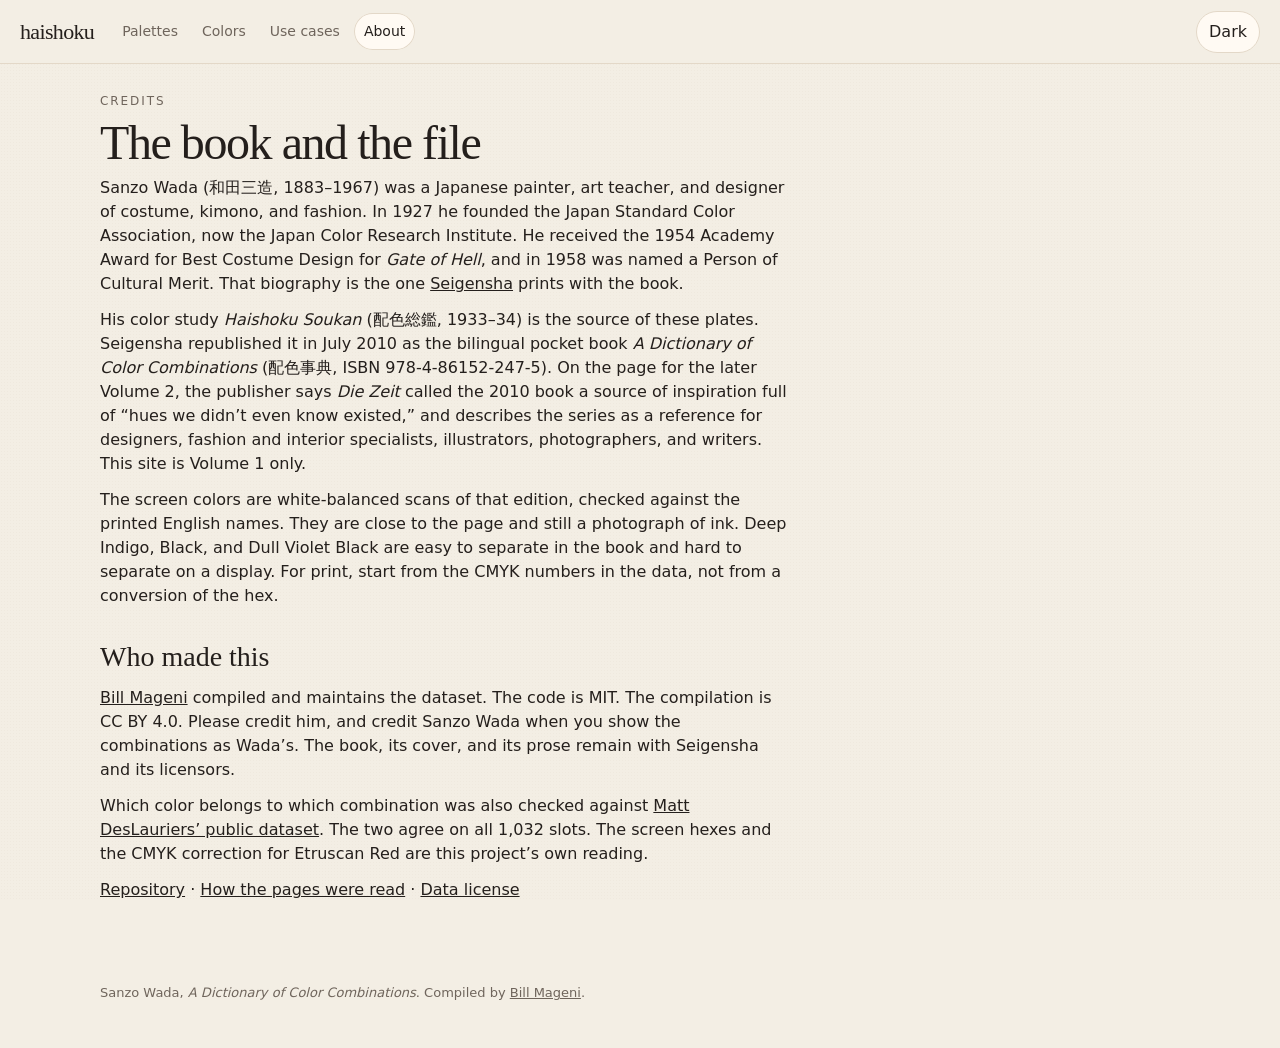
==== viewer/about.html @ d7c42171 "Add outfit, room, and palette studios to the viewer. Each page is a static HTML file with its own sc" ====
<!doctype html>
<html lang="en">
<head>
<meta charset="utf-8">
<meta name="viewport" content="width=device-width, initial-scale=1">
<title>About — Haishoku</title>
<meta name="description" content="Sanzo Wada, the Seigensha edition, and the people behind this compilation.">
<link rel="icon" href="data:image/svg+xml,%3Csvg xmlns='http://www.w3.org/2000/svg' viewBox='0 0 16 16'%3E%3Crect width='8' height='16' fill='%23E45B1E'/%3E%3Crect x='8' width='8' height='16' fill='%231C93B2'/%3E%3C/svg%3E">
<link rel="stylesheet" href="css/site.css">
<script>
(function () {
  try {
    var t = localStorage.getItem("haishoku-theme");
    if (t !== "light" && t !== "dark") t = matchMedia("(prefers-color-scheme: dark)").matches ? "dark" : "light";
    document.documentElement.dataset.theme = t;
  } catch (e) {}
})();
</script>
</head>
<body>
<a class="skip" href="#app">Skip to content</a>
<header class="topbar">
  <a class="mark" href="index.html">haishoku</a>
  <nav class="desk" aria-label="Primary">
    <a href="index.html">Palettes</a>
    <a href="colors.html">Colors</a>
    <a href="use-cases.html">Use cases</a>
    <a href="about.html" aria-current="page">About</a>
  </nav>
  <div class="tools">
    <button type="button" class="text-btn" id="theme">Dark</button>
    <button type="button" class="icon-btn" id="menu" aria-expanded="false" aria-controls="sheet" aria-label="Open menu"><span class="burger"></span></button>
  </div>
</header>
<div class="backdrop" id="backdrop" hidden></div>
<div class="sheet" id="sheet" role="dialog" aria-modal="true" aria-labelledby="sheet-title" hidden>
  <p id="sheet-title" class="sheet-label">Pages</p>
  <nav class="sheet-nav" aria-label="Pages">
    <a href="index.html">Palettes</a>
    <a href="colors.html">Colors</a>
    <a href="use-cases.html">Use cases</a>
    <a href="about.html" aria-current="page">About</a>
    <a href="outfit.html">Outfit studio</a>
    <a href="room.html">Room studio</a>
    <a href="facade.html">Facade</a>
    <a href="brand.html">Brand and poster</a>
  </nav>
</div>
<main id="app">
  <p class="kicker">Credits</p>
  <h1>The book and the file</h1>
  <div class="prose">
    <p>Sanzo Wada (和田三造, 1883–1967) was a Japanese painter, art teacher, and designer of costume, kimono, and fashion. In 1927 he founded the Japan Standard Color Association, now the Japan Color Research Institute. He received the 1954 Academy Award for Best Costume Design for <em>Gate of Hell</em>, and in 1958 was named a Person of Cultural Merit. That biography is the one <a href="https://en.seigensha.com/books/978-4-86152-247-5/">Seigensha</a> prints with the book.</p>
    <p>His color study <em>Haishoku Soukan</em> (配色総鑑, 1933–34) is the source of these plates. Seigensha republished it in July 2010 as the bilingual pocket book <em>A Dictionary of Color Combinations</em> (配色事典, ISBN 978-4-86152-247-5). On the page for the later Volume 2, the publisher says <em>Die Zeit</em> called the 2010 book a source of inspiration full of “hues we didn’t even know existed,” and describes the series as a reference for designers, fashion and interior specialists, illustrators, photographers, and writers. This site is Volume 1 only.</p>
    <p>The screen colors are white-balanced scans of that edition, checked against the printed English names. They are close to the page and still a photograph of ink. Deep Indigo, Black, and Dull Violet Black are easy to separate in the book and hard to separate on a display. For print, start from the CMYK numbers in the data, not from a conversion of the hex.</p>
    <h2>Who made this</h2>
    <p><a href="https://github.com/Bjoseph23">Bill Mageni</a> compiled and maintains the dataset. The code is MIT. The compilation is CC BY 4.0. Please credit him, and credit Sanzo Wada when you show the combinations as Wada’s. The book, its cover, and its prose remain with Seigensha and its licensors.</p>
    <p>Which color belongs to which combination was also checked against <a href="https://github.com/mattdesl/dictionary-of-colour-combinations">Matt DesLauriers’ public dataset</a>. The two agree on all 1,032 slots. The screen hexes and the CMYK correction for Etruscan Red are this project’s own reading.</p>
    <p><a href="https://github.com/Bjoseph23/haishoku">Repository</a> · <a href="https://github.com/Bjoseph23/haishoku/blob/main/docs/METHODOLOGY.md">How the pages were read</a> · <a href="https://github.com/Bjoseph23/haishoku/blob/main/LICENSE-DATA">Data license</a></p>
  </div>
</main>
<footer class="site-foot"><p>Sanzo Wada, <em>A Dictionary of Color Combinations</em>. Compiled by <a href="https://github.com/Bjoseph23">Bill Mageni</a>.</p></footer>
<div id="toast" role="status"></div>
<script type="module">
import { enhanceChrome } from "./js/chrome.js";
enhanceChrome();
</script>
</body>
</html>
---- viewer/css/site.css ----
:root {
  --paper: #f3eee4;
  --paper-2: #faf6ef;
  --ink: #241f1c;
  --muted: #6f655c;
  --line: #e3d8c8;
  --card: #fffaf3;
  --chip: #fff;
  --shadow: 0 12px 32px rgba(70, 48, 24, 0.06);
  --serif: "Iowan Old Style", "Palatino Linotype", Palatino, "Book Antiqua", Georgia, serif;
  --sans: system-ui, "Segoe UI", Roboto, "Helvetica Neue", Arial, sans-serif;
  --mono: ui-monospace, "SFMono-Regular", "Segoe UI Mono", Menlo, Consolas, monospace;
  --focus: #8c3d32;
  --header: 64px;
  color-scheme: light;
}
html[data-theme="dark"] {
  --paper: #1b1815;
  --paper-2: #241f1b;
  --ink: #f4eee6;
  --muted: #b7aa9c;
  --line: #3c342c;
  --card: #26211c;
  --chip: #2c261f;
  --shadow: 0 12px 32px rgba(0, 0, 0, 0.35);
  --focus: #e7a090;
  color-scheme: dark;
}
* { box-sizing: border-box; }
html { scroll-behavior: smooth; }
body {
  margin: 0;
  min-height: 100vh;
  background: var(--paper);
  color: var(--ink);
  font: 16px/1.5 var(--sans);
  text-rendering: optimizeLegibility;
}
body::before {
  content: "";
  position: fixed;
  inset: 0;
  pointer-events: none;
  opacity: 0.35;
  background-image: radial-gradient(rgba(70, 48, 24, 0.07) 0.6px, transparent 0.6px);
  background-size: 3px 3px;
  z-index: 0;
}
html[data-theme="dark"] body::before { opacity: 0.18; }
body > * { position: relative; z-index: 1; }
a { color: inherit; }
:focus { outline: none; }
:focus-visible {
  outline: 2px solid var(--focus);
  outline-offset: 3px;
}
.skip {
  position: absolute;
  left: 12px;
  top: -40px;
  background: var(--ink);
  color: var(--paper);
  padding: 8px 12px;
  z-index: 5;
}
.skip:focus { top: 12px; }

.topbar {
  position: sticky;
  top: 0;
  z-index: 4;
  display: flex;
  align-items: center;
  gap: 18px;
  min-height: var(--header);
  padding: 0 20px;
  background: color-mix(in srgb, var(--paper) 88%, transparent);
  backdrop-filter: blur(10px);
  border-bottom: 1px solid var(--line);
}
.mark {
  font-family: var(--serif);
  font-size: 22px;
  letter-spacing: -0.03em;
  text-decoration: none;
}
.desk {
  display: flex;
  gap: 4px;
  align-items: center;
}
.desk a, .sheet a {
  text-decoration: none;
  padding: 8px 10px;
  border-radius: 999px;
  color: var(--muted);
  font-size: 14px;
}
.desk a[aria-current="page"], .sheet a[aria-current="page"] {
  color: var(--ink);
  background: var(--card);
  box-shadow: inset 0 0 0 1px var(--line);
}
.tools { margin-left: auto; display: flex; gap: 8px; align-items: center; }
.icon-btn, .text-btn, .seg button, .preset, .dot, .plate-copy, .name-btn, .surface-btn, .pick-row {
  font: inherit;
  color: inherit;
  background: var(--card);
  border: 1px solid var(--line);
  border-radius: 999px;
  cursor: pointer;
}
.icon-btn, .text-btn { padding: 8px 12px; min-height: 40px; }
.burger {
  display: none;
  width: 16px;
  height: 2px;
  background: currentColor;
  box-shadow: 0 -5px 0 currentColor, 0 5px 0 currentColor;
}
.backdrop {
  position: fixed;
  inset: 0;
  background: rgba(28, 20, 12, 0.45);
  z-index: 5;
}
.sheet {
  position: fixed;
  left: 0;
  right: 0;
  bottom: 0;
  z-index: 6;
  background: var(--card);
  border-radius: 18px 18px 0 0;
  padding: 18px 18px 28px;
  max-height: min(80vh, 560px);
  overflow: auto;
  box-shadow: var(--shadow);
}
.sheet-nav { display: grid; gap: 4px; }
.sheet-label {
  margin: 14px 10px 4px;
  font-size: 12px;
  letter-spacing: 0.14em;
  text-transform: uppercase;
  color: var(--muted);
}
@media (max-width: 860px) {
  .desk { display: none; }
  .burger { display: block; }
  #menu { width: 44px; padding: 0; display: grid; place-items: center; }
}
@media (min-width: 861px) {
  #menu, #sheet, #backdrop { display: none !important; }
}

main { max-width: 1120px; margin: 0 auto; padding: 28px 20px 48px; }
.lede { max-width: 62ch; }
h1 {
  font-family: var(--serif);
  font-weight: 500;
  font-size: clamp(32px, 5vw, 48px);
  letter-spacing: -0.03em;
  line-height: 1.05;
  margin: 0 0 8px;
}
h2 {
  font-family: var(--serif);
  font-weight: 500;
  font-size: 28px;
  margin: 28px 0 8px;
}
.muted { color: var(--muted); }
.kicker {
  letter-spacing: 0.16em;
  text-transform: uppercase;
  font-size: 12px;
  color: var(--muted);
  margin: 0 0 8px;
}
.site-foot {
  max-width: 1120px;
  margin: 0 auto;
  padding: 8px 20px 32px;
  color: var(--muted);
  font-size: 13px;
}

.toolbar, .seg, .presets, .filters {
  display: flex;
  flex-wrap: wrap;
  gap: 8px;
  align-items: center;
}
.seg button[aria-pressed="true"], .filters button[aria-pressed="true"], .preset[aria-pressed="true"] {
  background: var(--ink);
  color: var(--paper);
  border-color: var(--ink);
}
input[type="search"], select {
  font: inherit;
  color: inherit;
  background: var(--card);
  border: 1px solid var(--line);
  border-radius: 999px;
  padding: 8px 14px;
  min-height: 40px;
}
.presets { overflow-x: auto; padding-bottom: 4px; }
.preset { white-space: nowrap; padding: 8px 12px; min-height: 40px; }

.plates, .colors, .cards {
  display: grid;
  gap: 16px;
}
.plates { grid-template-columns: repeat(auto-fill, minmax(250px, 1fr)); }
.colors { grid-template-columns: repeat(auto-fill, minmax(168px, 1fr)); }
.cards { grid-template-columns: repeat(auto-fill, minmax(240px, 1fr)); margin-top: 18px; }
.plate, .color-card, .hub-card, .stage, .panel {
  background: var(--card);
  border: 1px solid var(--line);
  box-shadow: var(--shadow);
}
.plate, .color-card { content-visibility: auto; contain-intrinsic-size: auto 210px; }
.plate { display: flex; flex-direction: column; min-height: 100%; }
.swatches { display: flex; min-height: 128px; }
.chip {
  flex: 1;
  min-width: 0;
  display: flex;
  flex-direction: column;
  position: relative;
}
.chip-fill { flex: 1; min-height: 96px; }
.chip-meta {
  display: flex;
  align-items: center;
  justify-content: space-between;
  gap: 4px;
  padding: 4px 4px 4px 6px;
  min-height: 36px;
}
.chip-hex {
  font-family: var(--mono);
  font-size: 10px;
  letter-spacing: -0.03em;
}
.dot {
  width: 28px;
  height: 28px;
  min-width: 28px;
  border-radius: 50%;
  padding: 0;
  display: grid;
  place-items: center;
  background: transparent;
}
.plate-copy, .name-btn {
  width: 100%;
  text-align: left;
  border: 0;
  border-radius: 0;
  background: transparent;
  padding: 10px 12px 12px;
  cursor: pointer;
}
.plate-copy b { font-family: var(--serif); font-weight: 500; }
.color-card .swatch-block { height: 96px; position: relative; }
.color-card .chip-meta { position: absolute; left: 0; right: 0; bottom: 0; }
.color-card p { margin: 0; padding: 0 12px 12px; color: var(--muted); font-size: 13px; }
.color-card.sel { outline: 2px solid var(--ink); outline-offset: 2px; }

.hub-card { padding: 16px 16px 18px; display: flex; flex-direction: column; gap: 8px; }
.hub-card h2 { margin: 0; font-size: 26px; }
.hub-card p { margin: 0; color: var(--muted); }
.hub-card a.more { margin-top: auto; font-size: 14px; }

.studio {
  display: grid;
  grid-template-columns: minmax(0, 1.15fr) minmax(260px, 0.85fr);
  gap: 22px;
  align-items: start;
}
@media (max-width: 860px) {
  .studio { grid-template-columns: 1fr; }
}
.stage { padding: 12px; }
.stage svg, .mock { width: 100%; height: auto; display: block; }
.panel { padding: 14px; display: grid; gap: 12px; }
.panel h2 { margin: 0; font-size: 22px; }
.hint { margin: 0; color: var(--muted); font-size: 14px; }
.swatch-list, .surface-list { display: grid; gap: 6px; }
.surface-btn, .pick-row {
  display: flex;
  align-items: center;
  gap: 8px;
  width: 100%;
  text-align: left;
  border-radius: 10px;
  padding: 6px 8px;
  min-height: 40px;
}
.swatch-pip { width: 22px; height: 22px; border-radius: 4px; border: 1px solid var(--line); flex: none; }
.pick-results {
  max-height: 220px;
  overflow: auto;
  display: grid;
  gap: 4px;
}
.pick-row .mini { display: flex; height: 18px; flex: 1; }
.pick-row .mini i { flex: 1; display: block; }
.field { display: grid; gap: 4px; font-size: 13px; color: var(--muted); }
.field select { width: 100%; }

.scene-tabs { display: flex; gap: 6px; overflow-x: auto; padding-bottom: 4px; }

.mock-site {
  border: 1px solid var(--line);
  overflow: hidden;
  min-height: 280px;
  display: grid;
  grid-template-rows: auto 1fr auto;
}
.mock-bar, .mock-hero, .mock-foot { padding: 14px 16px; }
.mock-bar { display: flex; justify-content: space-between; align-items: center; font-family: var(--serif); }
.mock-hero h3 { font-family: var(--serif); font-weight: 500; font-size: 32px; margin: 8px 0; }
.mock-hero button { border: 0; border-radius: 999px; padding: 8px 14px; font: inherit; cursor: pointer; }
.poster {
  display: grid;
  grid-template-columns: 1.2fr 0.8fr;
  min-height: 320px;
  border: 1px solid var(--line);
}
.poster-copy { padding: 20px; display: flex; flex-direction: column; justify-content: space-between; }
.poster-bars { display: grid; }
.poster-bars span { display: block; }
.cols-2 { display: grid; grid-template-columns: 1fr 1fr; gap: 12px; }
@media (max-width: 700px) { .cols-2, .poster { grid-template-columns: 1fr; } }

#toast {
  position: fixed;
  left: 50%;
  bottom: 18px;
  transform: translateX(-50%) translateY(8px);
  background: var(--ink);
  color: var(--paper);
  padding: 8px 14px;
  border-radius: 999px;
  font-size: 14px;
  opacity: 0;
  pointer-events: none;
  z-index: 7;
  transition: opacity 0.18s ease, transform 0.18s ease;
}
#toast.show { opacity: 1; transform: translateX(-50%) translateY(0); }
@media (prefers-reduced-motion: reduce) {
  html { scroll-behavior: auto; }
  #toast { transition: none; }
  .topbar { backdrop-filter: none; }
}
svg [data-part], svg [data-surface] { cursor: pointer; }
svg [data-part]:focus, svg [data-surface]:focus { outline: none; }
.prose { max-width: 68ch; }
.prose p { margin: 0 0 12px; }
.sources { font-size: 14px; color: var(--muted); }
.sources a { text-underline-offset: 2px; }
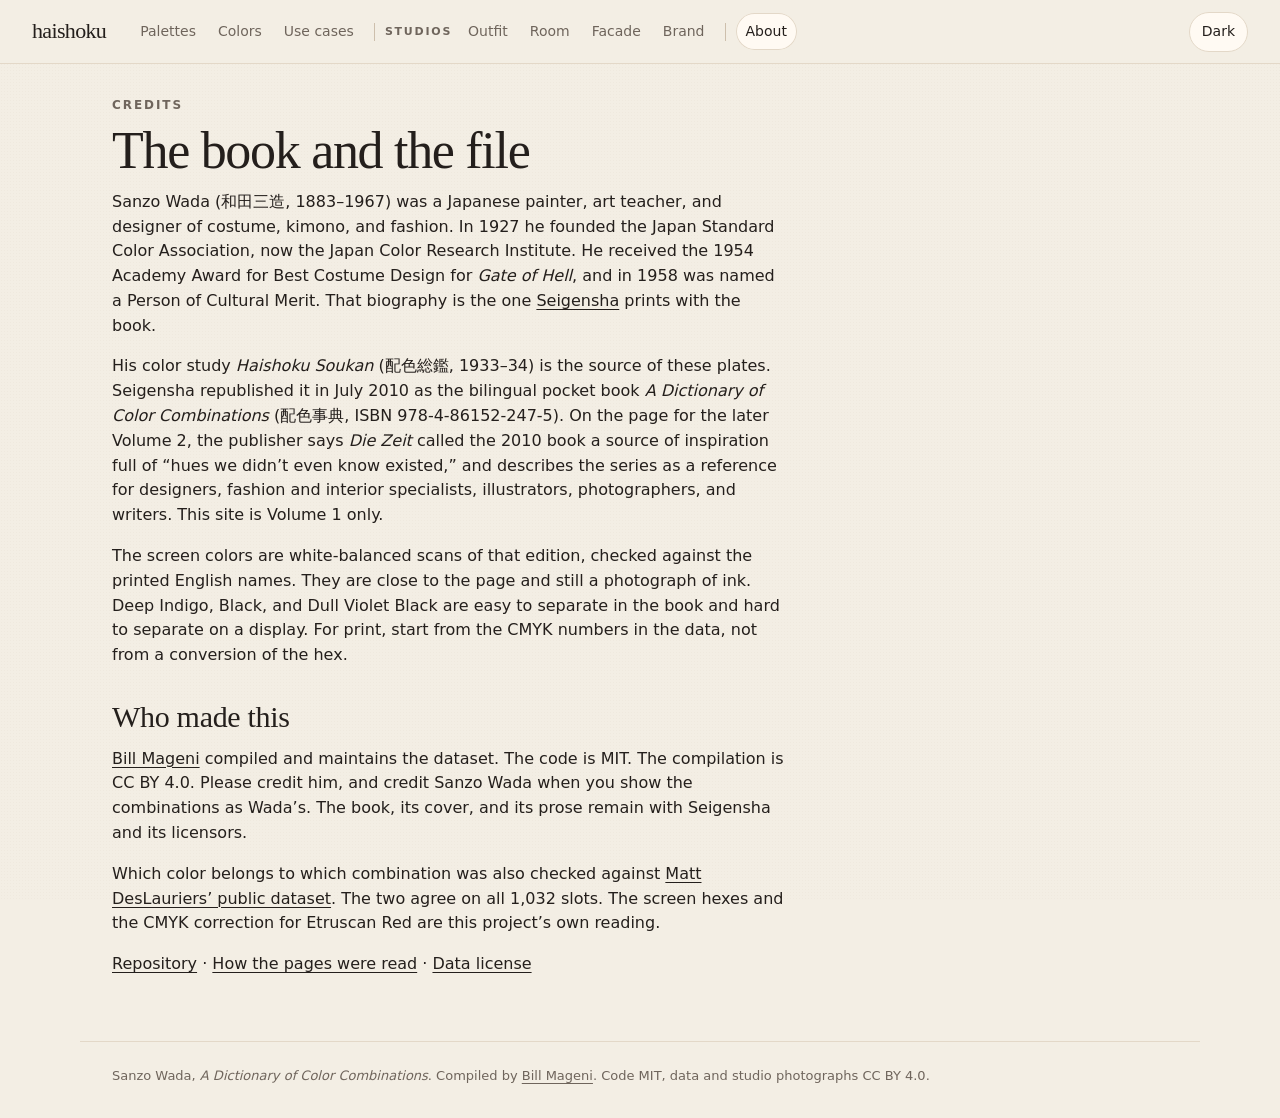
==== commit bc93897a: "feat(viewer): design tokens and shared chrome with studios in the desktop nav Co-Authored-By: Claude" ====
--- a/viewer/about.html
+++ b/viewer/about.html
@@ -25,6 +25,13 @@
     <a href="index.html">Palettes</a>
     <a href="colors.html">Colors</a>
     <a href="use-cases.html">Use cases</a>
+    <span class="desk-sep" aria-hidden="true"></span>
+    <span class="desk-label" aria-hidden="true">Studios</span>
+    <a href="outfit.html">Outfit<span class="sr"> studio</span></a>
+    <a href="room.html">Room<span class="sr"> studio</span></a>
+    <a href="facade.html">Facade<span class="sr"> studio</span></a>
+    <a href="brand.html">Brand<span class="sr"> studio</span></a>
+    <span class="desk-sep" aria-hidden="true"></span>
     <a href="about.html" aria-current="page">About</a>
   </nav>
   <div class="tools">
@@ -33,13 +40,20 @@
   </div>
 </header>
 <div class="backdrop" id="backdrop" hidden></div>
-<div class="sheet" id="sheet" role="dialog" aria-modal="true" aria-labelledby="sheet-title" hidden>
-  <p id="sheet-title" class="sheet-label">Pages</p>
-  <nav class="sheet-nav" aria-label="Pages">
+<div class="sheet" id="sheet" role="dialog" aria-modal="true" aria-label="Site menu" hidden>
+  <div class="sheet-grip">
+    <span class="mark">haishoku</span>
+    <button type="button" class="text-btn" id="sheet-close">Close</button>
+  </div>
+  <p class="sheet-label" id="sheet-browse">Browse</p>
+  <nav class="sheet-nav" aria-labelledby="sheet-browse">
     <a href="index.html">Palettes</a>
     <a href="colors.html">Colors</a>
     <a href="use-cases.html">Use cases</a>
     <a href="about.html" aria-current="page">About</a>
+  </nav>
+  <p class="sheet-label" id="sheet-studios">Studios</p>
+  <nav class="sheet-nav sheet-studios" aria-labelledby="sheet-studios">
     <a href="outfit.html">Outfit studio</a>
     <a href="room.html">Room studio</a>
     <a href="facade.html">Facade</a>
@@ -59,8 +73,8 @@
     <p><a href="https://github.com/Bjoseph23/haishoku">Repository</a> · <a href="https://github.com/Bjoseph23/haishoku/blob/main/docs/METHODOLOGY.md">How the pages were read</a> · <a href="https://github.com/Bjoseph23/haishoku/blob/main/LICENSE-DATA">Data license</a></p>
   </div>
 </main>
-<footer class="site-foot"><p>Sanzo Wada, <em>A Dictionary of Color Combinations</em>. Compiled by <a href="https://github.com/Bjoseph23">Bill Mageni</a>.</p></footer>
-<div id="toast" role="status"></div>
+<footer class="site-foot"><p>Sanzo Wada, <em>A Dictionary of Color Combinations</em>. Compiled by <a href="https://github.com/Bjoseph23">Bill Mageni</a>. Code MIT, data and studio photographs CC BY 4.0.</p></footer>
+<div id="toast" role="status" aria-live="polite"></div>
 <script type="module">
 import { enhanceChrome } from "./js/chrome.js";
 enhanceChrome();
--- a/viewer/css/site.css
+++ b/viewer/css/site.css
@@ -1,17 +1,62 @@
+/* Haishoku viewer — one sheet for every page.
+   Tokens first. Components use tokens, not raw sizes.
+
+   Type scale   --fs-xs 12 · --fs-sm 14 · --fs-base 16 · --fs-lg 18 · --fs-h3 22 · --fs-h2 24–30 · --fs-h1 34–52 · --fs-mono 12
+   Space scale  --s1 4 · --s2 8 · --s3 12 · --s4 16 · --s5 24 · --s6 32 · --s7 48 · --s8 64
+   Radius       --r-sm 4 · --r 8 · --r-lg 14 · --r-pill
+   Motion       --dur-1 140ms · --dur-2 240ms · --dur-3 420ms, --ease. All of it stops under prefers-reduced-motion. */
 :root {
   --paper: #f3eee4;
   --paper-2: #faf6ef;
   --ink: #241f1c;
   --muted: #6f655c;
   --line: #e3d8c8;
+  --line-strong: #cdbfac;
   --card: #fffaf3;
   --chip: #fff;
+  --stage: #ebe6dd;
+  --photo-ground: #ece9e1; /* the studio backdrop in the outfit photographs */
   --shadow: 0 12px 32px rgba(70, 48, 24, 0.06);
   --serif: "Iowan Old Style", "Palatino Linotype", Palatino, "Book Antiqua", Georgia, serif;
   --sans: system-ui, "Segoe UI", Roboto, "Helvetica Neue", Arial, sans-serif;
   --mono: ui-monospace, "SFMono-Regular", "Segoe UI Mono", Menlo, Consolas, monospace;
   --focus: #8c3d32;
   --header: 64px;
+
+  --fs-xs: 12px;
+  --fs-sm: 14px;
+  --fs-base: 16px;
+  --fs-lg: 18px;
+  --fs-h3: 22px;
+  --fs-h2: clamp(24px, 3vw, 30px);
+  --fs-h1: clamp(34px, 5vw, 52px);
+  --fs-mono: 12px;
+  --lh: 1.55;
+  --lh-tight: 1.06;
+  --track-kicker: 0.16em;
+
+  --s1: 4px;
+  --s2: 8px;
+  --s3: 12px;
+  --s4: 16px;
+  --s5: 24px;
+  --s6: 32px;
+  --s7: 48px;
+  --s8: 64px;
+
+  --r-sm: 4px;
+  --r: 8px;
+  --r-lg: 14px;
+  --r-pill: 999px;
+
+  --ease: cubic-bezier(0.2, 0.7, 0.2, 1);
+  --dur-1: 140ms;
+  --dur-2: 240ms;
+  --dur-3: 420ms;
+
+  --page: 1120px;
+  --page-wide: 1240px;
+  --gutter: clamp(16px, 4vw, 32px);
   color-scheme: light;
 }
 html[data-theme="dark"] {
@@ -20,12 +65,16 @@
   --ink: #f4eee6;
   --muted: #b7aa9c;
   --line: #3c342c;
+  --line-strong: #574c40;
   --card: #26211c;
   --chip: #2c261f;
+  --stage: #2a251f;
   --shadow: 0 12px 32px rgba(0, 0, 0, 0.35);
   --focus: #e7a090;
   color-scheme: dark;
 }
+
+/* Base */
 * { box-sizing: border-box; }
 html { scroll-behavior: smooth; }
 body {
@@ -33,8 +82,9 @@
   min-height: 100vh;
   background: var(--paper);
   color: var(--ink);
-  font: 16px/1.5 var(--sans);
+  font: var(--fs-base)/var(--lh) var(--sans);
   text-rendering: optimizeLegibility;
+  -webkit-font-smoothing: antialiased;
 }
 body::before {
   content: "";
@@ -48,32 +98,91 @@
 }
 html[data-theme="dark"] body::before { opacity: 0.18; }
 body > * { position: relative; z-index: 1; }
-a { color: inherit; }
-:focus { outline: none; }
+a { color: inherit; text-underline-offset: 3px; text-decoration-thickness: 1px; }
+a:hover { text-decoration-thickness: 2px; }
+img { max-width: 100%; }
+:focus:not(:focus-visible) { outline: none; }
 :focus-visible {
   outline: 2px solid var(--focus);
   outline-offset: 3px;
 }
+.sr {
+  position: absolute;
+  width: 1px;
+  height: 1px;
+  overflow: hidden;
+  clip: rect(0 0 0 0);
+  white-space: nowrap;
+}
 .skip {
   position: absolute;
-  left: 12px;
-  top: -40px;
+  left: var(--s3);
+  top: -48px;
   background: var(--ink);
   color: var(--paper);
-  padding: 8px 12px;
-  z-index: 5;
-}
-.skip:focus { top: 12px; }
-
+  padding: var(--s2) var(--s3);
+  z-index: 8;
+}
+.skip:focus { top: var(--s3); }
+
+/* Type */
+h1 {
+  font-family: var(--serif);
+  font-weight: 500;
+  font-size: var(--fs-h1);
+  letter-spacing: -0.025em;
+  line-height: var(--lh-tight);
+  margin: 0 0 var(--s3);
+  text-wrap: balance;
+}
+h2 {
+  font-family: var(--serif);
+  font-weight: 500;
+  font-size: var(--fs-h2);
+  letter-spacing: -0.01em;
+  line-height: 1.15;
+  margin: var(--s7) 0 var(--s3);
+}
+h3 {
+  font-family: var(--serif);
+  font-weight: 500;
+  font-size: var(--fs-h3);
+  line-height: 1.2;
+  margin: 0;
+}
+.muted { color: var(--muted); }
+.kicker {
+  font-family: var(--sans);
+  letter-spacing: var(--track-kicker);
+  text-transform: uppercase;
+  font-size: var(--fs-xs);
+  font-weight: 600;
+  color: var(--muted);
+  margin: 0 0 var(--s2);
+}
+.lede {
+  max-width: 60ch;
+  font-size: var(--fs-lg);
+  line-height: 1.5;
+  color: var(--muted);
+  margin: 0;
+  text-wrap: pretty;
+}
+.hint { margin: 0; color: var(--muted); font-size: var(--fs-sm); }
+.prose { max-width: 66ch; }
+.prose p { margin: 0 0 var(--s4); }
+.prose h2 { margin-top: var(--s6); }
+
+/* Chrome: top bar */
 .topbar {
   position: sticky;
   top: 0;
   z-index: 4;
   display: flex;
   align-items: center;
-  gap: 18px;
+  gap: var(--s5);
   min-height: var(--header);
-  padding: 0 20px;
+  padding: 0 var(--gutter);
   background: color-mix(in srgb, var(--paper) 88%, transparent);
   backdrop-filter: blur(10px);
   border-bottom: 1px solid var(--line);
@@ -83,34 +192,85 @@
   font-size: 22px;
   letter-spacing: -0.03em;
   text-decoration: none;
+  flex: none;
 }
 .desk {
   display: flex;
-  gap: 4px;
+  gap: 2px;
   align-items: center;
-}
-.desk a, .sheet a {
+  min-width: 0;
+}
+.desk a, .sheet-nav a {
   text-decoration: none;
-  padding: 8px 10px;
-  border-radius: 999px;
-  color: var(--muted);
-  font-size: 14px;
-}
-.desk a[aria-current="page"], .sheet a[aria-current="page"] {
+  padding: var(--s2) 10px;
+  border-radius: var(--r-pill);
+  color: var(--muted);
+  font-size: var(--fs-sm);
+  white-space: nowrap;
+  transition: color var(--dur-1) var(--ease), background-color var(--dur-1) var(--ease);
+}
+.desk a:hover, .sheet-nav a:hover { color: var(--ink); }
+.desk a[aria-current="page"], .sheet-nav a[aria-current="page"] {
   color: var(--ink);
   background: var(--card);
   box-shadow: inset 0 0 0 1px var(--line);
 }
-.tools { margin-left: auto; display: flex; gap: 8px; align-items: center; }
-.icon-btn, .text-btn, .seg button, .preset, .dot, .plate-copy, .name-btn, .surface-btn, .pick-row {
+.desk-sep {
+  width: 1px;
+  height: 18px;
+  background: var(--line-strong);
+  margin: 0 var(--s2);
+}
+.desk-label {
+  font-size: 11px;
+  letter-spacing: var(--track-kicker);
+  text-transform: uppercase;
+  font-weight: 600;
+  color: var(--muted);
+  margin-right: var(--s1);
+}
+.tools { margin-left: auto; display: flex; gap: var(--s2); align-items: center; }
+
+/* Buttons */
+.icon-btn, .text-btn, .seg button, .preset, .dot, .plate-copy, .name-btn, .surface-btn, .pick-row, .filters button, .link-btn, .btn {
   font: inherit;
   color: inherit;
   background: var(--card);
   border: 1px solid var(--line);
-  border-radius: 999px;
+  border-radius: var(--r-pill);
   cursor: pointer;
-}
-.icon-btn, .text-btn { padding: 8px 12px; min-height: 40px; }
+  transition: background-color var(--dur-1) var(--ease), border-color var(--dur-1) var(--ease), color var(--dur-1) var(--ease), transform var(--dur-1) var(--ease);
+}
+.icon-btn, .text-btn { padding: var(--s2) var(--s3); min-height: 40px; font-size: var(--fs-sm); }
+.icon-btn:hover, .text-btn:hover, .filters button:hover, .preset:hover, .seg button:hover { border-color: var(--line-strong); }
+.link-btn {
+  border: 0;
+  background: transparent;
+  padding: var(--s2) 0;
+  min-height: 32px;
+  font-size: var(--fs-sm);
+  color: var(--ink);
+  text-decoration: underline;
+  text-decoration-color: var(--line-strong);
+  text-underline-offset: 4px;
+  border-radius: var(--r-sm);
+}
+.link-btn:hover { text-decoration-color: currentColor; }
+.btn {
+  display: inline-flex;
+  align-items: center;
+  gap: var(--s2);
+  padding: 10px var(--s4);
+  min-height: 44px;
+  background: var(--ink);
+  color: var(--paper);
+  border-color: var(--ink);
+  text-decoration: none;
+  font-size: var(--fs-sm);
+  font-weight: 500;
+}
+.btn .arrow { transition: transform var(--dur-2) var(--ease); }
+.btn:hover .arrow, a:hover > .arrow { transform: translateX(3px); }
 .burger {
   display: none;
   width: 16px;
@@ -118,6 +278,8 @@
   background: currentColor;
   box-shadow: 0 -5px 0 currentColor, 0 5px 0 currentColor;
 }
+
+/* Mobile sheet */
 .backdrop {
   position: fixed;
   inset: 0;
@@ -131,67 +293,68 @@
   bottom: 0;
   z-index: 6;
   background: var(--card);
-  border-radius: 18px 18px 0 0;
-  padding: 18px 18px 28px;
-  max-height: min(80vh, 560px);
+  border-radius: var(--r-lg) var(--r-lg) 0 0;
+  padding: var(--s3) var(--s4) var(--s6);
+  max-height: min(85vh, 620px);
   overflow: auto;
   box-shadow: var(--shadow);
 }
-.sheet-nav { display: grid; gap: 4px; }
+.sheet-grip {
+  display: flex;
+  justify-content: space-between;
+  align-items: center;
+  padding: 0 var(--s1) var(--s1) 10px;
+}
+.sheet-grip .mark { font-size: 20px; }
+.sheet-nav { display: grid; gap: 2px; }
+.sheet-nav a { font-size: var(--fs-base); padding: 10px; border-radius: var(--r); }
+.sheet-studios { grid-template-columns: 1fr 1fr; }
 .sheet-label {
-  margin: 14px 10px 4px;
-  font-size: 12px;
-  letter-spacing: 0.14em;
+  margin: var(--s4) 10px var(--s1);
+  font-size: var(--fs-xs);
+  font-weight: 600;
+  letter-spacing: var(--track-kicker);
   text-transform: uppercase;
   color: var(--muted);
 }
 @media (max-width: 860px) {
   .desk { display: none; }
   .burger { display: block; }
-  #menu { width: 44px; padding: 0; display: grid; place-items: center; }
+  #menu { width: 44px; height: 44px; padding: 0; display: grid; place-items: center; }
 }
 @media (min-width: 861px) {
   #menu, #sheet, #backdrop { display: none !important; }
 }
-
-main { max-width: 1120px; margin: 0 auto; padding: 28px 20px 48px; }
-.lede { max-width: 62ch; }
-h1 {
-  font-family: var(--serif);
-  font-weight: 500;
-  font-size: clamp(32px, 5vw, 48px);
-  letter-spacing: -0.03em;
-  line-height: 1.05;
-  margin: 0 0 8px;
-}
-h2 {
-  font-family: var(--serif);
-  font-weight: 500;
-  font-size: 28px;
-  margin: 28px 0 8px;
-}
-.muted { color: var(--muted); }
-.kicker {
-  letter-spacing: 0.16em;
-  text-transform: uppercase;
-  font-size: 12px;
-  color: var(--muted);
-  margin: 0 0 8px;
-}
+@media (max-width: 1060px) {
+  .desk-label { display: none; }
+  .desk-sep { margin: 0 var(--s1); }
+  .desk a { padding: var(--s2); }
+}
+
+/* Page frame */
+main { max-width: var(--page); margin: 0 auto; padding: var(--s6) var(--gutter) var(--s7); }
+main.wide { max-width: var(--page-wide); }
+.page-head { margin-bottom: var(--s6); }
 .site-foot {
-  max-width: 1120px;
+  max-width: var(--page);
   margin: 0 auto;
-  padding: 8px 20px 32px;
+  padding: var(--s5) var(--gutter) var(--s6);
   color: var(--muted);
   font-size: 13px;
-}
-
+  border-top: 1px solid var(--line);
+}
+.site-foot p { margin: 0; }
+main.wide + .site-foot { max-width: var(--page-wide); }
+
+/* Controls */
 .toolbar, .seg, .presets, .filters {
   display: flex;
   flex-wrap: wrap;
-  gap: 8px;
+  gap: var(--s2);
   align-items: center;
 }
+.toolbar { margin: var(--s5) 0; gap: var(--s3); }
+.filters button { padding: 6px var(--s3); min-height: 40px; font-size: var(--fs-sm); }
 .seg button[aria-pressed="true"], .filters button[aria-pressed="true"], .preset[aria-pressed="true"] {
   background: var(--ink);
   color: var(--paper);
@@ -202,28 +365,49 @@
   color: inherit;
   background: var(--card);
   border: 1px solid var(--line);
-  border-radius: 999px;
-  padding: 8px 14px;
-  min-height: 40px;
-}
-.presets { overflow-x: auto; padding-bottom: 4px; }
-.preset { white-space: nowrap; padding: 8px 12px; min-height: 40px; }
-
-.plates, .colors, .cards {
-  display: grid;
-  gap: 16px;
-}
+  border-radius: var(--r-pill);
+  padding: var(--s2) var(--s4);
+  min-height: 44px;
+  transition: border-color var(--dur-1) var(--ease);
+}
+input[type="search"]:hover { border-color: var(--line-strong); }
+input::placeholder { color: var(--muted); opacity: 1; }
+.preset { white-space: nowrap; padding: var(--s2) var(--s3); min-height: 40px; }
+
+/* Segmented control: one pill holding equal cells */
+.seg {
+  display: inline-grid;
+  grid-auto-flow: column;
+  grid-auto-columns: 1fr;
+  gap: 0;
+  padding: 3px;
+  border: 1px solid var(--line);
+  border-radius: var(--r-pill);
+  background: var(--card);
+}
+.seg button {
+  border: 0;
+  background: transparent;
+  min-height: 36px;
+  padding: 6px var(--s3);
+  font-size: var(--fs-sm);
+  white-space: nowrap;
+}
+.seg.full { display: grid; width: 100%; }
+.seg.tight button { padding: 6px var(--s1); }
+
+/* Palettes and colors grids */
+.plates, .colors, .cards { display: grid; gap: var(--s4); }
 .plates { grid-template-columns: repeat(auto-fill, minmax(250px, 1fr)); }
 .colors { grid-template-columns: repeat(auto-fill, minmax(168px, 1fr)); }
-.cards { grid-template-columns: repeat(auto-fill, minmax(240px, 1fr)); margin-top: 18px; }
-.plate, .color-card, .hub-card, .stage, .panel {
+.plate, .color-card {
   background: var(--card);
   border: 1px solid var(--line);
   box-shadow: var(--shadow);
 }
 .plate, .color-card { content-visibility: auto; contain-intrinsic-size: auto 210px; }
 .plate { display: flex; flex-direction: column; min-height: 100%; }
-.swatches { display: flex; min-height: 128px; }
+.swatches { display: flex; min-height: 128px; cursor: copy; }
 .chip {
   flex: 1;
   min-width: 0;
@@ -236,131 +420,431 @@
   display: flex;
   align-items: center;
   justify-content: space-between;
-  gap: 4px;
-  padding: 4px 4px 4px 6px;
+  gap: var(--s1);
+  padding: var(--s1) var(--s1) var(--s1) 6px;
   min-height: 36px;
 }
 .chip-hex {
   font-family: var(--mono);
-  font-size: 10px;
-  letter-spacing: -0.03em;
-}
+  font-size: var(--fs-mono);
+  letter-spacing: -0.02em;
+  font-variant-numeric: tabular-nums;
+}
+/* Round hex copy button: 30px to see, 46px to hit. */
 .dot {
-  width: 28px;
-  height: 28px;
-  min-width: 28px;
+  position: relative;
+  width: 30px;
+  height: 30px;
+  min-width: 30px;
   border-radius: 50%;
   padding: 0;
   display: grid;
   place-items: center;
   background: transparent;
-}
+  border-color: color-mix(in srgb, currentColor 38%, transparent);
+}
+.dot::before { content: ""; position: absolute; inset: -8px; border-radius: 50%; }
+.dot:hover { background: color-mix(in srgb, currentColor 12%, transparent); }
+.dot:active { transform: scale(0.92); }
+.dot.done { border-color: currentColor; }
+.swatches .dot { position: absolute; top: 6px; right: 6px; }
 .plate-copy, .name-btn {
   width: 100%;
   text-align: left;
   border: 0;
   border-radius: 0;
   background: transparent;
-  padding: 10px 12px 12px;
+  padding: 10px var(--s3) var(--s3);
   cursor: pointer;
 }
-.plate-copy b { font-family: var(--serif); font-weight: 500; }
+.plate-copy { cursor: copy; }
+.plate-copy b { font-family: var(--serif); font-weight: 500; font-size: 17px; }
+.name-btn { display: block; text-decoration: none; }
 .color-card .swatch-block { height: 96px; position: relative; }
 .color-card .chip-meta { position: absolute; left: 0; right: 0; bottom: 0; }
-.color-card p { margin: 0; padding: 0 12px 12px; color: var(--muted); font-size: 13px; }
+.color-card p { margin: 0; padding: 0 var(--s3) var(--s3); color: var(--muted); font-size: 13px; }
 .color-card.sel { outline: 2px solid var(--ink); outline-offset: 2px; }
-
-.hub-card { padding: 16px 16px 18px; display: flex; flex-direction: column; gap: 8px; }
-.hub-card h2 { margin: 0; font-size: 26px; }
-.hub-card p { margin: 0; color: var(--muted); }
-.hub-card a.more { margin-top: auto; font-size: 14px; }
-
+.count { font-family: var(--sans); font-size: var(--fs-sm); color: var(--muted); font-weight: 400; letter-spacing: 0; margin-left: var(--s2); }
+
+/* Use-cases hub */
+.hub-head { display: grid; gap: var(--s5); grid-template-columns: minmax(0, 1fr); margin-bottom: var(--s7); }
+.hub-head .prose { color: var(--muted); }
+.hub-head .prose p:first-child { color: var(--ink); font-size: var(--fs-lg); }
+@media (min-width: 900px) {
+  .hub-head { grid-template-columns: minmax(0, 5fr) minmax(0, 6fr); align-items: start; gap: var(--s7); }
+  .hub-head h1 { margin: 0; }
+}
+.section-label {
+  display: flex;
+  align-items: baseline;
+  gap: var(--s3);
+  border-bottom: 1px solid var(--ink);
+  padding-bottom: var(--s2);
+  margin: 0 0 var(--s5);
+}
+.section-label .kicker { margin: 0; color: var(--ink); }
+.section-label span:last-child { margin-left: auto; font-size: var(--fs-xs); color: var(--muted); }
+.entries { display: grid; gap: var(--s6) var(--s5); grid-template-columns: repeat(12, minmax(0, 1fr)); margin-bottom: var(--s7); }
+.entry { grid-column: span 12; display: grid; gap: var(--s3); align-content: start; position: relative; }
+.entry-media {
+  position: relative;
+  display: block;
+  overflow: hidden;
+  background: var(--stage);
+  border-radius: var(--r-sm);
+  aspect-ratio: 16 / 10;
+}
+.entry-media, .entry-media:hover { text-decoration: none; color: inherit; }
+.entry-media img { width: 100%; height: 100%; object-fit: cover; display: block; transition: transform var(--dur-3) var(--ease); }
+.entry:hover .entry-media, .entry-media:hover { text-decoration: none; color: inherit; }
+.entry-media img { transform: scale(1.025); }
+.entry-trio { display: grid; grid-template-columns: repeat(3, 1fr); gap: 2px; }
+.entry-trio img { object-position: top center; }
+.entry-strip { position: absolute; left: 0; right: 0; bottom: 0; display: flex; height: 14px; }
+.entry-strip i { flex: 1; }
+.entry-num { font-family: var(--serif); font-size: var(--fs-sm); color: var(--muted); font-variant-numeric: oldstyle-nums; }
+.entry-title { display: flex; align-items: baseline; gap: var(--s3); }
+.entry h3 a { text-decoration: none; }
+.entry h3 a::after { content: ""; position: absolute; inset: 0; }
+.entry .btn, .entry .go { position: relative; z-index: 1; justify-self: start; }
+.entry p { margin: 0; color: var(--muted); max-width: 52ch; }
+.entry .go { font-size: var(--fs-sm); font-weight: 500; text-decoration: none; color: var(--ink); display: inline-flex; gap: var(--s2); }
+.entry .go .arrow { transition: transform var(--dur-2) var(--ease); }
+.entry:hover .go .arrow { transform: translateX(3px); }
+.entry.lead h3 { font-size: clamp(26px, 3vw, 34px); }
+.entry-poster { display: grid; grid-template-columns: 1.3fr 1fr; height: 100%; }
+.entry-poster > span:first-child { display: flex; flex-direction: column; justify-content: space-between; padding: var(--s4); font-family: var(--serif); }
+.entry-poster b { font-weight: 500; font-size: 28px; line-height: 1; }
+.entry-poster small { font-family: var(--sans); font-size: 11px; letter-spacing: var(--track-kicker); text-transform: uppercase; }
+.entry-poster > span:last-child { display: grid; grid-template-rows: 1fr 1fr; }
+.entry-poster i { display: block; }
+@media (min-width: 700px) {
+  .entry.lead { grid-column: span 6; }
+  .entry.second { grid-column: span 6; }
+}
+@media (min-width: 1000px) {
+  .entry.lead .entry-media { aspect-ratio: 4 / 3; }
+}
+.also { list-style: none; margin: 0 0 var(--s7); padding: 0; display: grid; gap: 0; }
+.also li {
+  display: grid;
+  grid-template-columns: minmax(0, 1fr);
+  gap: var(--s2) var(--s5);
+  padding: var(--s4) 0;
+  border-bottom: 1px solid var(--line);
+}
+.also h3 { font-size: 20px; }
+.also p { margin: 0; color: var(--muted); max-width: 62ch; }
+.also a { font-size: var(--fs-sm); white-space: nowrap; }
+@media (min-width: 800px) {
+  .also li { grid-template-columns: 200px minmax(0, 1fr) auto; align-items: baseline; }
+}
+.sources { font-size: var(--fs-sm); color: var(--muted); padding-left: 1.1em; margin: 0; }
+.sources li { margin-bottom: var(--s2); }
+
+/* Studios: a spread, image left and legend right */
+.studio-head { margin-bottom: var(--s5); max-width: 760px; }
 .studio {
   display: grid;
-  grid-template-columns: minmax(0, 1.15fr) minmax(260px, 0.85fr);
-  gap: 22px;
+  grid-template-columns: minmax(0, 1.25fr) minmax(300px, 0.75fr);
+  gap: var(--s6);
   align-items: start;
 }
 @media (max-width: 860px) {
-  .studio { grid-template-columns: 1fr; }
-}
-.stage { padding: 12px; }
-.stage svg, .mock { width: 100%; height: auto; display: block; }
-.panel { padding: 14px; display: grid; gap: 12px; }
-.panel h2 { margin: 0; font-size: 22px; }
-.hint { margin: 0; color: var(--muted); font-size: 14px; }
-.swatch-list, .surface-list { display: grid; gap: 6px; }
+  .studio { grid-template-columns: minmax(0, 1fr); gap: var(--s5); }
+  .studio-head .lede { font-size: var(--fs-base); }
+}
+.stage { margin: 0; min-width: 0; }
+@media (min-width: 861px) {
+  .stage { position: sticky; top: calc(var(--header) + var(--s4)); }
+}
+.stage-frame {
+  position: relative;
+  display: grid;
+  place-items: center;
+  background: var(--stage);
+  border-radius: var(--r-sm);
+  overflow: hidden;
+}
+.stage-frame canvas {
+  display: block;
+  max-width: 100%;
+  cursor: pointer;
+  transition: opacity var(--dur-2) var(--ease);
+}
+.stage-portrait .stage-frame { background: var(--photo-ground); height: min(calc(100vh - var(--header) - 120px), 860px); min-height: 420px; }
+.stage-portrait canvas { position: absolute; inset: 0; margin: auto; height: 100%; width: auto; max-width: 100%; object-fit: contain; }
+.stage-wide .stage-frame { aspect-ratio: 16 / 9; }
+.stage-wide canvas { width: 100%; height: auto; }
+@media (max-width: 860px) {
+  .stage-portrait .stage-frame { background: var(--photo-ground); height: min(70vh, 600px); min-height: 0; }
+}
+.stage-ghost { position: absolute; pointer-events: none; transition: opacity var(--dur-3) var(--ease); }
+.stage[aria-busy="true"] canvas { opacity: 0; }
+.stage-state {
+  position: absolute;
+  inset: 0;
+  display: none;
+  place-items: center;
+  text-align: center;
+  padding: var(--s5);
+  color: var(--muted);
+  font-size: var(--fs-sm);
+}
+.stage[aria-busy="true"] .stage-state, .stage.failed .stage-state { display: grid; }
+.stage[aria-busy="true"] .stage-frame {
+  background: linear-gradient(100deg, var(--stage) 30%, color-mix(in srgb, var(--stage) 70%, var(--paper-2)) 50%, var(--stage) 70%) 0 0 / 300% 100%;
+  animation: shimmer 1.6s linear infinite;
+}
+.stage.failed canvas { opacity: 0; }
+.stage-state .btn { margin-top: var(--s3); }
+.stage-cap {
+  margin: 0;
+  display: flex;
+  flex-wrap: wrap;
+  justify-content: space-between;
+  gap: var(--s1) var(--s4);
+  padding-top: var(--s3);
+  font-size: var(--fs-sm);
+  color: var(--muted);
+}
+.stage-cap b { color: var(--ink); font-weight: 500; font-family: var(--serif); font-size: 15px; }
+.stage-cap .tip::before { content: "↺ "; }
+
+.panel { min-width: 0; display: grid; }
+.group { padding: var(--s5) 0; border-top: 1px solid var(--line); display: grid; gap: var(--s3); }
+.group:first-child { border-top: 0; padding-top: 0; }
+.group-head { display: flex; align-items: baseline; justify-content: space-between; gap: var(--s3); }
+.group-label {
+  margin: 0;
+  font-family: var(--sans);
+  font-size: var(--fs-xs);
+  font-weight: 600;
+  letter-spacing: var(--track-kicker);
+  text-transform: uppercase;
+  color: var(--muted);
+}
+.group-label label { cursor: pointer; }
+
+/* The plate in play */
+.plate-no { font-family: var(--serif); font-size: 36px; line-height: 1; letter-spacing: -0.02em; margin: 0; }
+.plate-no small { font-size: var(--fs-sm); color: var(--muted); letter-spacing: 0; margin-left: var(--s2); font-family: var(--sans); }
+.spec { display: grid; grid-template-columns: repeat(var(--n, 3), minmax(0, 1fr)); border: 1px solid var(--line); background: var(--card); }
+.spec-chip { min-width: 0; display: grid; grid-template-rows: auto 1fr; }
+.spec-chip + .spec-chip { border-left: 1px solid var(--line); }
+.spec-fill { height: 84px; }
+.spec-meta { padding: var(--s2) var(--s2) var(--s2) 10px; display: grid; grid-template-columns: minmax(0, 1fr) auto; gap: 2px var(--s1); align-items: start; }
+.spec-name { font-size: 13px; line-height: 1.3; overflow-wrap: anywhere; }
+.spec-hex { font-family: var(--mono); font-size: var(--fs-mono); color: var(--muted); grid-column: 1; }
+.spec-meta .dot { grid-row: 1 / span 2; grid-column: 2; align-self: center; }
+.copy-slot { min-height: 20px; margin: 0; font-size: 13px; color: var(--muted); }
+.copy-slot:not(:empty)::before { content: "✓ "; color: var(--ink); }
+
+/* Assignment */
+.assign { display: grid; grid-template-columns: repeat(auto-fill, minmax(150px, 1fr)); gap: var(--s2); }
 .surface-btn, .pick-row {
   display: flex;
   align-items: center;
-  gap: 8px;
+  gap: 10px;
   width: 100%;
   text-align: left;
-  border-radius: 10px;
-  padding: 6px 8px;
-  min-height: 40px;
-}
-.swatch-pip { width: 22px; height: 22px; border-radius: 4px; border: 1px solid var(--line); flex: none; }
+  border-radius: var(--r);
+  padding: var(--s2) 10px;
+  min-height: 52px;
+}
+.surface-btn:hover { border-color: var(--line-strong); }
+.surface-btn .cyc { margin-left: auto; color: var(--muted); font-size: var(--fs-sm); transition: transform var(--dur-2) var(--ease); }
+.surface-btn:hover .cyc { transform: rotate(-90deg); color: var(--ink); }
+.surface-btn small { display: block; color: var(--muted); font-size: 13px; line-height: 1.3; }
+.surface-btn > span { line-height: 1.3; font-size: var(--fs-sm); min-width: 0; }
+.swatch-pip {
+  width: 28px;
+  height: 28px;
+  border-radius: var(--r-sm);
+  box-shadow: inset 0 0 0 1px rgba(0, 0, 0, 0.12);
+  flex: none;
+  transition: background-color var(--dur-2) var(--ease);
+}
+
+/* Look */
+.presets-grid { display: grid; grid-template-columns: repeat(6, minmax(0, 1fr)); }
+.lookbook { display: grid; grid-template-columns: repeat(auto-fill, minmax(58px, 1fr)); gap: 6px; }
+.lookbook button {
+  padding: 0;
+  border-radius: var(--r-sm);
+  overflow: hidden;
+  border: 0;
+  background: var(--stage);
+  cursor: pointer;
+  outline-offset: 2px;
+  box-shadow: inset 0 0 0 1px var(--line);
+  position: relative;
+}
+.lookbook button[aria-pressed="true"] { outline: 2px solid var(--ink); }
+.lookbook button[aria-pressed="true"]:focus-visible { outline-color: var(--focus); }
+.lookbook img {
+  width: 100%;
+  aspect-ratio: 3 / 5;
+  height: auto;
+  object-fit: cover;
+  object-position: top center;
+  display: block;
+  transition: transform var(--dur-2) var(--ease);
+}
+.lookbook button:hover img { transform: scale(1.06); }
+@media (max-width: 860px) {
+  .lookbook {
+    grid-auto-flow: column;
+    grid-template-columns: none;
+    grid-auto-columns: 64px;
+    overflow-x: auto;
+    scroll-snap-type: x proximity;
+    padding: 3px 3px var(--s2);
+    margin: -3px;
+  }
+  .lookbook button { scroll-snap-align: start; }
+}
+
+/* Scene switcher */
+.scenes {
+  display: flex;
+  gap: var(--s5);
+  overflow-x: auto;
+  border-bottom: 1px solid var(--line);
+  margin-bottom: var(--s5);
+  scrollbar-width: none;
+}
+.scenes [role="tab"] {
+  font: inherit;
+  font-family: var(--serif);
+  font-size: var(--fs-lg);
+  color: var(--muted);
+  background: none;
+  border: 0;
+  border-bottom: 2px solid transparent;
+  padding: var(--s2) 0 10px;
+  margin-bottom: -1px;
+  cursor: pointer;
+  white-space: nowrap;
+  transition: color var(--dur-1) var(--ease), border-color var(--dur-2) var(--ease);
+}
+.scenes [role="tab"]:hover { color: var(--ink); }
+.scenes [role="tab"][aria-selected="true"] { color: var(--ink); border-bottom-color: var(--ink); }
+.scenes [role="tab"]:focus-visible { outline-offset: -2px; }
+
+/* Picker */
+.picker { display: grid; gap: var(--s3); }
+.picker input[type="search"] { width: 100%; }
+.picker-tools { display: flex; align-items: center; justify-content: space-between; gap: var(--s3); flex-wrap: wrap; }
 .pick-results {
-  max-height: 220px;
+  max-height: 288px;
   overflow: auto;
   display: grid;
-  gap: 4px;
-}
-.pick-row .mini { display: flex; height: 18px; flex: 1; }
+  gap: var(--s1);
+  padding: 2px;
+  margin: -2px;
+  overscroll-behavior: contain;
+}
+.pick-row { min-height: 40px; border-color: transparent; background: transparent; }
+.pick-row:hover { border-color: var(--line); background: var(--card); }
+.pick-row b { font-family: var(--mono); font-weight: 500; font-size: 13px; width: 3.4em; font-variant-numeric: tabular-nums; }
+.pick-row .mini { display: flex; height: 20px; flex: 1; border-radius: 2px; overflow: hidden; }
 .pick-row .mini i { flex: 1; display: block; }
-.field { display: grid; gap: 4px; font-size: 13px; color: var(--muted); }
-.field select { width: 100%; }
-
-.scene-tabs { display: flex; gap: 6px; overflow-x: auto; padding-bottom: 4px; }
-
+.pick-row[aria-selected="true"] { background: var(--card); border-color: var(--ink); }
+.pick-row[aria-selected="true"] .mini { height: 26px; }
+.pick-row[aria-selected="true"]::after { content: "In use"; font-size: 11px; letter-spacing: 0.1em; text-transform: uppercase; color: var(--muted); }
+.pick-more .link-btn { white-space: nowrap; }
+.pick-more { display: flex; align-items: center; justify-content: space-between; gap: var(--s3); }
+.field { display: grid; gap: var(--s1); font-size: 13px; color: var(--muted); }
+
+/* Brand specimens */
+.specimens { display: grid; gap: var(--s6); }
+.specimen { margin: 0; }
+.specimen figcaption { padding-top: var(--s2); font-size: var(--fs-sm); color: var(--muted); }
+.specimen figcaption b { font-family: var(--serif); font-weight: 500; color: var(--ink); }
 .mock-site {
   border: 1px solid var(--line);
   overflow: hidden;
-  min-height: 280px;
   display: grid;
   grid-template-rows: auto 1fr auto;
-}
-.mock-bar, .mock-hero, .mock-foot { padding: 14px 16px; }
-.mock-bar { display: flex; justify-content: space-between; align-items: center; font-family: var(--serif); }
-.mock-hero h3 { font-family: var(--serif); font-weight: 500; font-size: 32px; margin: 8px 0; }
-.mock-hero button { border: 0; border-radius: 999px; padding: 8px 14px; font: inherit; cursor: pointer; }
+  box-shadow: var(--shadow);
+}
+.mock-bar, .mock-foot { padding: var(--s3) clamp(16px, 4vw, 40px); }
+.mock-bar { display: flex; justify-content: space-between; align-items: center; gap: var(--s4); font-size: var(--fs-sm); }
+.mock-bar strong { font-family: var(--serif); font-weight: 500; font-size: 20px; letter-spacing: -0.02em; }
+.mock-bar nav { display: flex; gap: var(--s4); }
+.mock-hero { padding: clamp(32px, 6vw, 64px) clamp(16px, 4vw, 40px); }
+.mock-hero .kicker { opacity: 0.8; }
+.mock-hero .mock-title { font-family: var(--serif); font-weight: 500; font-size: clamp(30px, 4.5vw, 48px); letter-spacing: -0.02em; line-height: 1.05; margin: var(--s2) 0 var(--s3); }
+.mock-hero p { margin: 0 0 var(--s5); max-width: 40ch; }
+.mock-cta { display: inline-block; border-radius: var(--r-pill); padding: 10px var(--s5); font-size: var(--fs-sm); font-weight: 500; }
+.mock-foot { font-size: 13px; }
 .poster {
   display: grid;
-  grid-template-columns: 1.2fr 0.8fr;
-  min-height: 320px;
+  grid-template-columns: 1.25fr 0.75fr;
+  aspect-ratio: 4 / 3;
   border: 1px solid var(--line);
-}
-.poster-copy { padding: 20px; display: flex; flex-direction: column; justify-content: space-between; }
+  box-shadow: var(--shadow);
+}
+.poster-copy { padding: clamp(20px, 4vw, 40px); display: flex; flex-direction: column; justify-content: space-between; gap: var(--s4); }
+.poster-copy .kicker { color: inherit; opacity: 0.8; margin: 0; font-family: var(--sans); font-size: var(--fs-xs); }
+.poster-copy .num { font-family: var(--serif); font-size: clamp(56px, 9vw, 104px); line-height: 0.9; letter-spacing: -0.04em; margin: 0; }
+.poster-copy p { margin: var(--s2) 0 0; font-family: var(--serif); font-size: var(--fs-lg); }
+.poster-copy .foot { font-family: var(--sans); font-size: var(--fs-xs); opacity: 0.85; }
 .poster-bars { display: grid; }
-.poster-bars span { display: block; }
-.cols-2 { display: grid; grid-template-columns: 1fr 1fr; gap: 12px; }
-@media (max-width: 700px) { .cols-2, .poster { grid-template-columns: 1fr; } }
-
+.poster-bars span { display: block; transition: background-color var(--dur-2) var(--ease); }
+.warn { border-left: 2px solid var(--ink); padding: var(--s1) 0 var(--s1) var(--s3); font-size: var(--fs-sm); color: var(--muted); margin: 0; }
+@media (max-width: 700px) {
+  .poster { grid-template-columns: 1fr; aspect-ratio: auto; }
+  .poster-bars { grid-auto-flow: column; height: 96px; }
+  .mock-bar nav span:nth-child(n+2) { display: none; }
+}
+
+/* Toast */
 #toast {
   position: fixed;
   left: 50%;
-  bottom: 18px;
+  bottom: max(18px, env(safe-area-inset-bottom));
   transform: translateX(-50%) translateY(8px);
   background: var(--ink);
   color: var(--paper);
-  padding: 8px 14px;
-  border-radius: 999px;
-  font-size: 14px;
+  padding: var(--s2) var(--s4);
+  border-radius: var(--r-pill);
+  font-size: var(--fs-sm);
   opacity: 0;
   pointer-events: none;
   z-index: 7;
   transition: opacity 0.18s ease, transform 0.18s ease;
 }
+#toast:not(:empty)::before { content: "✓ "; }
 #toast.show { opacity: 1; transform: translateX(-50%) translateY(0); }
+
+/* Motion: short and practical */
+@keyframes rise { from { transform: translateY(10px); } to { transform: none; } }
+@keyframes fade { from { opacity: 0; } to { opacity: 1; } }
+@keyframes sheet-up { from { transform: translateY(24px); opacity: 0.4; } to { transform: none; opacity: 1; } }
+@keyframes ink { from { clip-path: inset(0 0 100% 0); } to { clip-path: inset(0); } }
+@keyframes shimmer { to { background-position: -300% 0; } }
+@media (prefers-reduced-motion: no-preference) {
+  main > *:nth-child(-n+5) { animation: rise var(--dur-3) var(--ease) both; }
+  main > *:nth-child(2) { animation-delay: 40ms; }
+  main > *:nth-child(3) { animation-delay: 80ms; }
+  main > *:nth-child(4) { animation-delay: 120ms; }
+  main > *:nth-child(5) { animation-delay: 160ms; }
+  .entry { animation: rise var(--dur-3) var(--ease) both; }
+  .entry:nth-child(2) { animation-delay: 60ms; }
+  .entry:nth-child(3) { animation-delay: 120ms; }
+  .entry:nth-child(4) { animation-delay: 180ms; }
+  .spec.fresh .spec-fill { animation: ink var(--dur-3) var(--ease) both; }
+  .spec.fresh .spec-chip:nth-child(2) .spec-fill { animation-delay: 50ms; }
+  .spec.fresh .spec-chip:nth-child(3) .spec-fill { animation-delay: 100ms; }
+  .spec.fresh .spec-chip:nth-child(4) .spec-fill { animation-delay: 150ms; }
+  .sheet:not([hidden]) { animation: sheet-up var(--dur-2) var(--ease); }
+  .backdrop:not([hidden]) { animation: fade var(--dur-2) var(--ease); }
+}
 @media (prefers-reduced-motion: reduce) {
   html { scroll-behavior: auto; }
-  #toast { transition: none; }
+  *, *::before, *::after { transition: none !important; animation: none !important; }
   .topbar { backdrop-filter: none; }
 }
-svg [data-part], svg [data-surface] { cursor: pointer; }
-svg [data-part]:focus, svg [data-surface]:focus { outline: none; }
-.prose { max-width: 68ch; }
-.prose p { margin: 0 0 12px; }
-.sources { font-size: 14px; color: var(--muted); }
-.sources a { text-underline-offset: 2px; }
+.specimens { position: static; }
